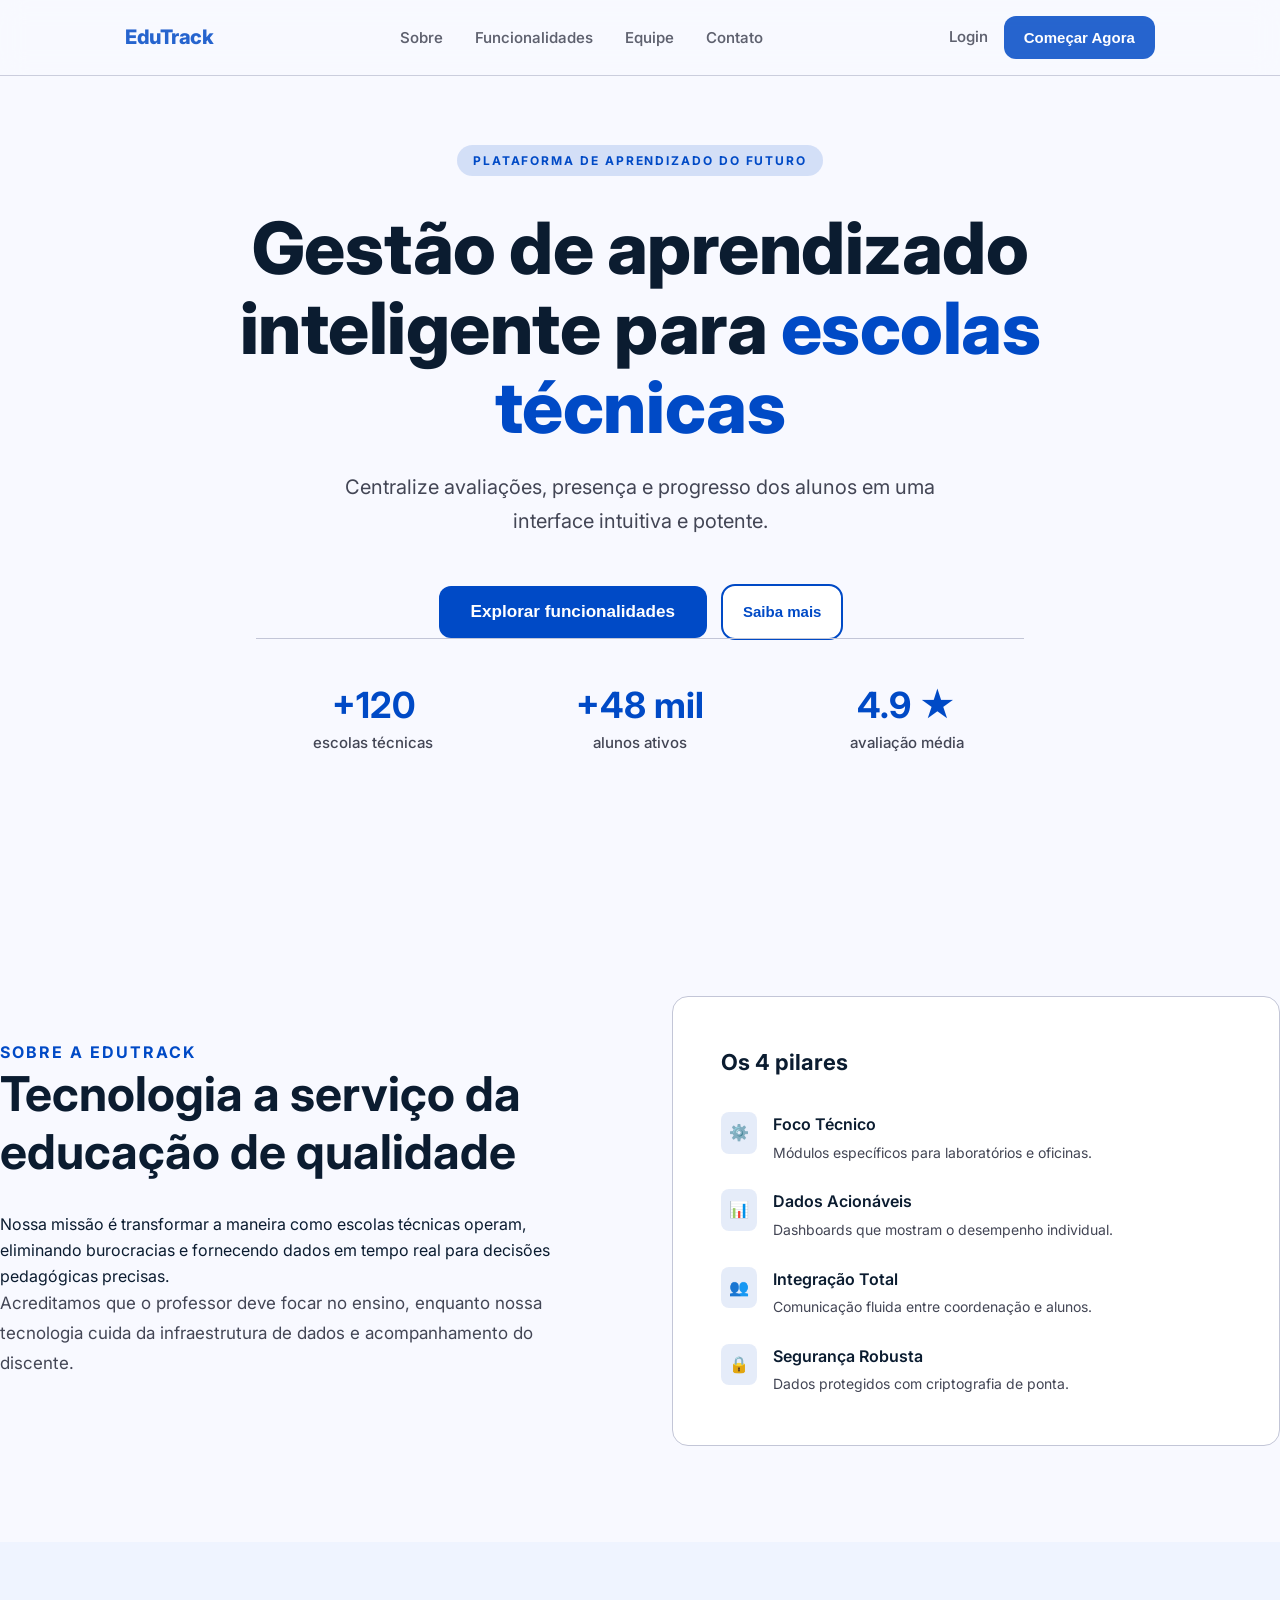
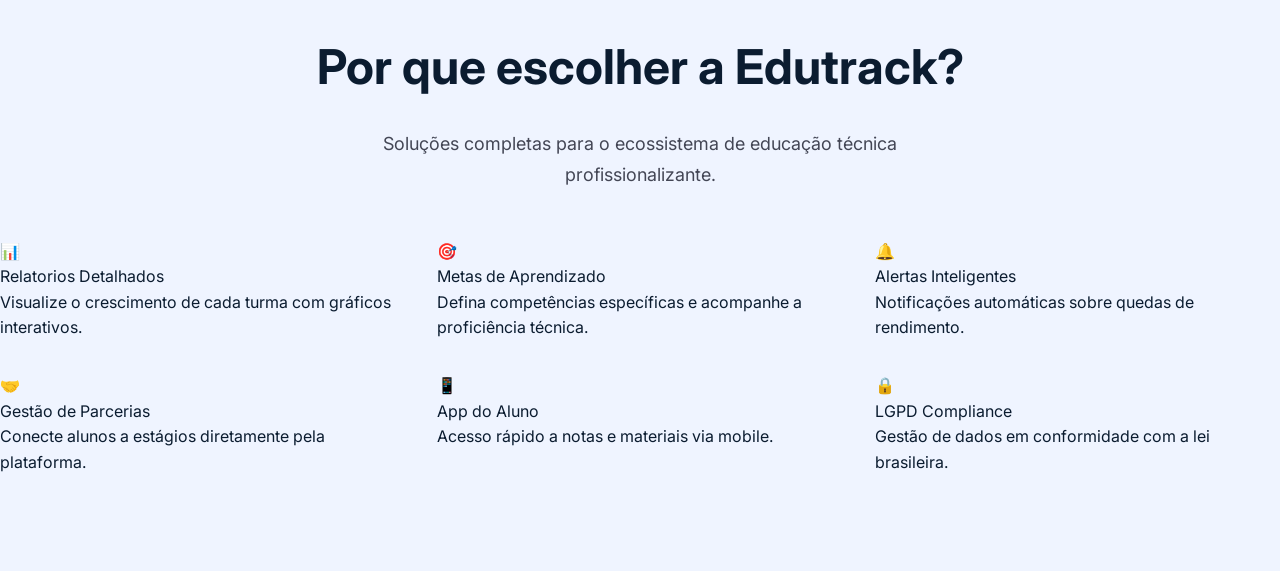
==== aula04/landingPage/index.html @ 15eb2477 "aula 04" ====
<!DOCTYPE html>
<html lang="pt-br">

<head>
    <meta charset="UTF-8">
    <meta name="viewport" content="width=device-width, initial-scale=1.0">
    <link rel="preconnect" href="https://fonts.googleapis.com">
    <link rel="preconnect" href="https://fonts.gstatic.com" crossorigin>
    <link
        href="https://fonts.googleapis.com/css2?family=Inter:ital,opsz,wght@0,14..32,100..900;1,14..32,100..900&display=swap"
        rel="stylesheet">
    <link rel="stylesheet" href="style.css">
    <title>Landing Page EduTrack</title>
</head>

<body>
    <header class="navbar">
        <nav class="navbar-inner">
            <a href="#" class="navbar-logo">EduTrack</a>

            <ul class="navbar-links">
                <li><a href="#sobre">Sobre</a></li>
                <li><a href="#funcionalidades">Funcionalidades</a></li>
                <li><a href="#equipe">Equipe</a></li>
                <li><a href="#contato">Contato</a></li>
            </ul>
            <div class="navbar-botoes">
                <a href="#login" class="navbar-login-link">Login</a>
                <button class="navbar-button">Começar Agora</button>
            </div>


        </nav>

    </header>

    <main>
        <section class="hero">
            <span class="hero-label">Plataforma de Aprendizado do futuro</span>
            <h1 class="hero-titulo">Gestão de aprendizado inteligente para <span>escolas técnicas</span></h1>
            <p class="hero-subtitulo">Centralize avaliações, presença e progresso dos alunos em uma interface intuitiva
                e potente.</p>
            <div class="hero-botoes">
                <button class="btn-funcionalidades">Explorar funcionalidades</button>
                <button class="btn-saiba-mais">Saiba mais</button>
            </div>
            <div class="hero-estatisticas">
                <div class="hero-estatisticas-item">
                    <span class="dados-numeros">+120</span>
                    <span class="dados-descricao">escolas técnicas</span>
                </div>
                <div class="hero-estatisticas-item">
                    <span class="dados-numeros">+48 mil</span>
                    <span class="dados-descricao">alunos ativos</span>
                </div>
                <div class="hero-estatisticas-item">
                    <span class="dados-numeros">4.9 ★</span>
                    <span class="dados-descricao">avaliação média</span>
                </div>
            </div>
        </section>

        <section class="sobre">

            <div class="container">

                <div class="sobre-texto">

                    <span>Sobre a Edutrack</span>

                    <h2>Tecnologia a serviço da educação de qualidade</h2>



                    <p class="class-sobre-paragrafo">Nossa missão é transformar a maneira como escolas
                        técnicas operam, eliminando burocracias e fornecendo dados em tempo real para decisões
                        pedagógicas precisas.

                    </p>



                    <p class="sobre-paragrafo">Acreditamos que o professor deve focar no ensino,
                        enquanto nossa tecnologia cuida da infraestrutura de dados e acompanhamento do discente.</p>



                </div>




                <!-- Início da Segunda coluna ->coluna dos pilares -->

                <div class="sobre-pilares">



                    <h3 class="sobre-pilares-titulo">Os 4 pilares</h3>




                    <ul class="pilares-lista">

                        <li class="pilar">

                            <div class="pilar-icone">⚙️</div>

                            <div>

                                <strong class="pilar-titulo">Foco Técnico</strong>

                                <span class="pilar-descricao">Módulos específicos para laboratórios
                                    e oficinas.</span>

                            </div>

                        </li>



                        <li class="pilar">

                            <div class="pilar-icone">📊</div>

                            <div>

                                <strong class="pilar-titulo">Dados Acionáveis</strong>

                                <span class="pilar-descricao">Dashboards que mostram o desempenho
                                    individual.</span>

                            </div>

                        </li>



                        <li class="pilar">

                            <div class="pilar-icone">👥</div>

                            <div>

                                <strong class="pilar-titulo">Integração Total</strong>

                                <span class="pilar-descricao">Comunicação fluida entre coordenação e
                                    alunos.</span>

                            </div>

                        </li>



                        <li class="pilar">

                            <div class="pilar-icone">🔒</div>

                            <div>

                                <strong class="pilar-titulo">Segurança Robusta</strong>

                                <span class="pilar-descricao">Dados protegidos com criptografia de
                                    ponta.</span>

                            </div>

                        </li>

                    </ul>



        </section>

        <section class="solucoes">

            <div class="container">

                <header class="solucoes-header">
                    <h2>Por que escolher a Edutrack?</h2>
                    <p class="solucoes-descricao">Soluções completas para o ecossistema de educação técnica
                        profissionalizante.</p>
                </header>

                <div class="cards-grid">

                    <div class="card">
                        <div class="card-icone">📊</div>
                        <div class="card-titulo">Relatorios Detalhados</div>
                        <p class="card-descricao">Visualize o crescimento de cada turma com gráficos interativos.</p>
                    </div>

                    <div class="card">
                        <div class="card-icone">🎯</div>
                        <div class="card-titulo">Metas de Aprendizado</div>
                        <p class="card-descricao">Defina competências específicas e acompanhe a proficiência técnica.
                        </p>
                    </div>

                    <div class="card">
                        <div class="card-icone">🔔</div>
                        <div class="card-titulo">Alertas Inteligentes</div>
                        <p class="card-descricao">Notificações automáticas sobre quedas de rendimento.</p>
                    </div>

                    <div class="card">
                        <div class="card-icone">🤝</div>
                        <div class="card-titulo">Gestão de Parcerias</div>
                        <p class="card-descricao">Conecte alunos a estágios diretamente pela plataforma.</p>
                    </div>

                    <div class="card">
                        <div class="card-icone">📱</div>
                        <div class="card-titulo">App do Aluno</div>
                        <p class="card-descricao">Acesso rápido a notas e materiais via mobile.</p>
                    </div>

                    <div class="card">
                        <div class="card-icone">🔒</div>
                        <div class="card-titulo">LGPD Compliance</div>
                        <p class="card-descricao">Gestão de dados em conformidade com a lei brasileira.</p>
                    </div>
                </div>

            </div>

        </section>

    </main>

</body>

</html>
---- aula04/landingPage/style.css ----
* {
   margin: 0;
   padding: 0;
   box-sizing: border-box; 
}

/* Declarando variáveis CSS */
:root {
    /* Cores da Landing Page */
--cor-primaria: #004AC6;
--cor-primaria-hover: #003EA8;
--cor-fundo: #F8F9FF;
--cor-branca: #FFFFFF;
--cor-fundo-secundario: #EFF4FF;
--cor-texto: #0B1C30;
--cor-texto-suave: #434655;
--cor-borda: #C3C6D7;

/* Tipografia */
--fonte-principal: 'Inter';

/* Espaçamento */
--espaco-xs: 0.5rem; 
--espaco-sm: 1rem;
--espaco-md: 1.5rem;
--espaco-lg: 2rem;
--espaco-xl: 3rem;
--espaco-xxl: 6rem;

/* Bordas arredondadas */
--raio-sm: 0.5rem;
--raio-md: 0.75rem;
--raio-lg: 1rem;
}

body {
    font-family: var(--fonte-principal);
    background-color: var(--cor-fundo);
    color: var(--cor-texto);
    line-height: 1.6;
}

h2{

font-size: clamp(1.75rem, 3rem, 3rem);
font-weight: 700;
line-height: 1.2;
color: var(--cor-texto);
margin-bottom: var(--espaco-lg);


}

.navbar {
    position: fixed; /* Mantém a navbar fixa no topo da página */
    top: 0;
    left: 0;
    width: 100%;
    z-index: 99999; /* Garante que a navbar fique acima de outros elementos */
    background-color: var(--cor-fundo);
    opacity: 0.85; /* Adiciona um pouco de transparência para destacar o conteúdo */
    backdrop-filter: blur(12px); /* Adiciona um efeito de desfoque para melhorar a legibilidade */
    border-bottom: 1px solid var(--cor-borda);
}

.navbar-inner {
    display: flex; /* Deixa em linha os itens da navbar */
    justify-content: space-around; /* Distribui os itens com espaço ao redor */
    align-items: center; /* Alinha os itens verticalmente */
    max-width: 1280px; /* Limita a largura máxima da navbar */
    margin: 0 auto; /* Centraliza a navbar horizontalmente */
    padding: var(--espaco-sm) var(--espaco-lg); /* Espaçamento interno da navbar */
}

.navbar-logo {
    font-size: 1.25rem; /* Tamanho da logo */
    font-weight: 800; /* Negrito para destacar a logo */
    color: var(--cor-primaria); /* Cor da logo */
    text-decoration: none; /* Remove sublinhado */
    letter-spacing: -0.03rem; /* Ajusta o espaçamento entre letras para um visual mais compacto */
}

.navbar-links {
    display: flex; /* Deixa os links em linha */
    list-style: none; /* Remove marcadores de lista */
    gap: var(--espaco-lg);  /* Espaçamento entre os links */
}

.navbar-links a {
    text-decoration: none; /* Remove sublinhado dos links */
    color: var(--cor-texto-suave);
    font-size: 0.9375rem;
    font-weight: 550; /* Peso médio para os links */

}

/* Comportamento quando o mouse passa sobre os links da navbar */
.navbar-links a:hover {
    color: var(--cor-primaria);
    
}

.navbar-botoes {
    display: flex; /* Deixa os botões em linha */
    align-items: center; /* Alinha os botões verticalmente */
    gap: var(--espaco-sm); /* Espaçamento entre os botões */
    
}

.navbar-button {
    background-color: var(--cor-primaria); /* Cor de fundo do botão */
    color: var(--cor-branca); /* Cor do texto do botão */
    border: none; /* Remove borda padrão */
    font-size: 0.9375rem; /* Tamanho da fonte do botão */
    font-weight: 700; /* Negrito para destacar o botão */
    padding: 0.8rem 1.25rem; /* Espaçamento interno do botão */
    border-radius: var(--raio-md); /* Bordas arredondadas */
    cursor: pointer; /* Cursor de ponteiro para indicar que é clicável */
    transition: all 0.15s ease; /* Transição suave para as alterações de estilo */
}

/* Dentro do hover so adicionamos o que sera alterado */
.navbar-button:hover {
    background-color: var(--cor-primaria-hover); /* Cor de fundo do botão ao passar o mouse */
    transform: scale(1.05); /* Leve aumento de tamanho para dar um efeito de destaque */
}

.navbar-login-link {
    text-decoration: none; /* Remove sublinhado do link de login */
    color: var(--cor-texto-suave); /* Cor do link de login */
    font-weight: 550; /* Peso médio para o link de login */
    font-size: 0.9375rem; /* Tamanho da fonte do link de login */
}

.navbar-login-link:hover {
    color: var(--cor-primaria-hover); /* Cor do link de login ao passar o mouse */
}

.hero {
    min-height: 100vh; /* vh- viewport height - altura da tela */
    display: flex; /* Deixa os itens em linha */
    flex-direction: column; /* Organiza os itens em coluna */
    align-items: center; /* Alinha os itens horizontalmente */
    justify-content: center; /* Alinha os itens verticalmente */
    padding: var(--espaco-lg) var(--espaco-xxl);/* Espaçamento interno da seção hero */
}

.hero-label {
    display: inline-block; /* Permite que o label tenha um tamanho definido */
    background-color: color-mix(in srgb, var(--cor-primaria) 15%, transparent);
    text-transform: uppercase;
    color: var(--cor-primaria);
    font-size: 0.75rem; /* Tamanho da fonte do label */
    font-weight: 700;
    letter-spacing: 0.12rem; /* Aumenta o espaçamento entre letras para um visual mais moderno */
    padding: 0.375rem 1rem; /* Espaçamento interno do label */
    border-radius: var(--raio-lg); /* Bordas arredondadas para o label */
    margin-bottom: var(--espaco-lg); /* Espaçamento abaixo do label */
}

.hero-titulo {
    font-size: clamp(2.5rem, 5.7rem, 4.5rem); /* clamp(minimo, ideal, maximo) - Nunca menor que o mínimo, nunca maior que o máximo, ideal para responsividade */
    font-weight: 800; /* Negrito para destacar o título */
    line-height: 1.1; /* Altura da linha para melhorar a legibilidade do título */
    letter-spacing: -0.03rem; /* Ajusta o espaçamento entre letras para um visual mais compacto */
    color: var(--cor-texto); /* Cor do título */
    max-width: 56rem; /* Limita a largura máxima do título para melhorar a legibilidade */
    text-align: center; /* Centraliza o texto do título */ 
    margin-bottom: var(--espaco-md); /* Espaçamento abaixo do título */
}

.hero-titulo span {
    color: var(--cor-primaria); 
}

.hero-subtitulo {
    font-size: clamp(1rem, 1.875rem, 1.25rem);
    color: var(--cor-texto-suave); /* Cor do subtítulo */
    max-width: 42rem;
    line-height: 1.7;
    margin-bottom: var(--espaco-xl);
    text-align: center; 
}

.hero-botoes {
    display: flex; /* Deixa os botões em linha */
    gap: var(--espaco-sm); /* Espaçamento entre os botões */
}


.btn-funcionalidades {
    background-color: var(--cor-primaria); /* Cor de fundo do botão */
    color: var(--cor-branca); /* Cor do texto do botão */
    border: none; /* Remove borda padrão */
    font-size: 1.07rem; /* Tamanho da fonte do botão */
    font-weight: 700; /* Negrito para destacar o botão */
    padding: 1rem 2rem; /* Espaçamento interno do botão */
    border-radius: var(--raio-md); /* Bordas arredondadas */
    cursor: pointer; /* Cursor de ponteiro para indicar que é clicável */
    transition: all 0.15s ease; /* Transição suave para as alterações de estilo */
}

.btn-funcionalidades:hover {
 background-color: var(--cor-primaria-hover); /* Cor de fundo do botão ao passar o mouse */
    transform: scale(1.05); /* Leve aumento de tamanho para dar um efeito de destaque */

}

.btn-saiba-mais {
    background-color: var(--cor-branca); /* Cor de fundo do botão */
    outline: 2px solid var(--cor-primaria);
    color: var(--cor-primaria); /* Cor do texto do botão */
    border: none; /* Remove borda padrão */
    font-size: 0.9375rem; /* Tamanho da fonte do botão */
    font-weight: 700; /* Negrito para destacar o botão */
    padding: 0.8rem 1.25rem; /* Espaçamento interno do botão */
    border-radius: var(--raio-md); /* Bordas arredondadas */
    cursor: pointer; /* Cursor de ponteiro para indicar que é clicável */
    transition: all 0.15s ease; /* Transição suave para as alterações de estilo */
}

.btn-saiba-mais:hover {
    transform: scale(1.05);
}

.hero-estatisticas{
display:grid;
grid-template-columns:repeat(3, 1fr);
gap: var(--espaco-lg);
width:100%;
max-width: 48rem;
padding-top: var(--espaco-xl);
border-top: 1px solid var(--cor-borda);

 }



.hero-estatisticas-item{
display: flex;
flex-direction: column;
align-items: center;
gap: var(--espaco-xs);

 }



.dados-numeros{
font-size: 2.25rem;
color: var(--cor-primaria);
font-weight: 700;
line-height: 1;

 }



.dados-descricao{
font-size: 0.9375rem;
color: var(--cor-texto-suave);
font-weight: 500;

 }



.sobre{
padding: var(--espaco-xxl) 0;

 }



.sobre .container{
display: grid;
grid-template-columns: 1fr 1fr;
gap: 4rem;
align-items: center;
max-width: 1280px;
margin: 0 auto;

 }



.sobre-texto span{
text-transform: uppercase;
color: var(--cor-primaria);
font-weight: 700;
letter-spacing: 2px;
margin-bottom: var(--espaco-sm);

 }




.sobre-paragrafo{
font-size: 1.0625rem;
color: var(--cor-texto-suave);
line-height: 1.75;
margin-bottom: var(--espaco-md);

}

.sobre-pilares{
background-color: var(--cor-branca);
border: 1px solid var(--cor-borda);
border-radius: var(--raio-lg);
padding: var(--espaco-xl);

 }



.sobre-pilares-titulo{
font-size: 1.375rem;
font-weight: 700;
color: var(--cor-texto);
margin-bottom: var(--espaco-lg);

}



.pilares-lista{
list-style: none;
display: flex;
flex-direction: column;
gap: var(--espaco-md);

  }


.pilar{
display: flex;
align-items: start;
gap: var(--espaco-sm);
 }



.pilar-icone{
background-color: color-mix(in srgb, var(--cor-primaria) 10%, transparent) ;
padding: var(--espaco-xs);
border-radius: var(--raio-sm);

 }



.pilar-titulo{
display: block;
font-weight: 600;
color: var(--cor-texto);
margin-bottom: 2px;
 }


.pilar-descricao{
font-size: 0.875rem;
color: var(--cor-texto-suave);
line-height: 1.5;
}

/* Soluções */

.solucoes {
    background-color: var(--cor-fundo-secundario);
    padding: var(--espaco-xxl) 0;
}

.solucoes .container {
    max-width: 1280px;
    margin: 0 auto;
}

.solucoes-header {
    text-align: center;
    margin-bottom: var(--espaco-xl);
}

.solucoes-descricao {
    margin: 0 auto;
    text-align: center;
    font-size: 1.125rem;
    color: var(--cor-texto-suave);
    line-height: 1.75;
    max-width: 38rem;
}

.cards-grid {
    display: grid;
    grid-template-columns: repeat(auto-fill, minmax(300px, 1fr)); /* Garante que as colunas se ajustem automaticamente, com um mínimo de 250px e ocupando o espaço disponível */
    gap: var(--espaco-lg);
}
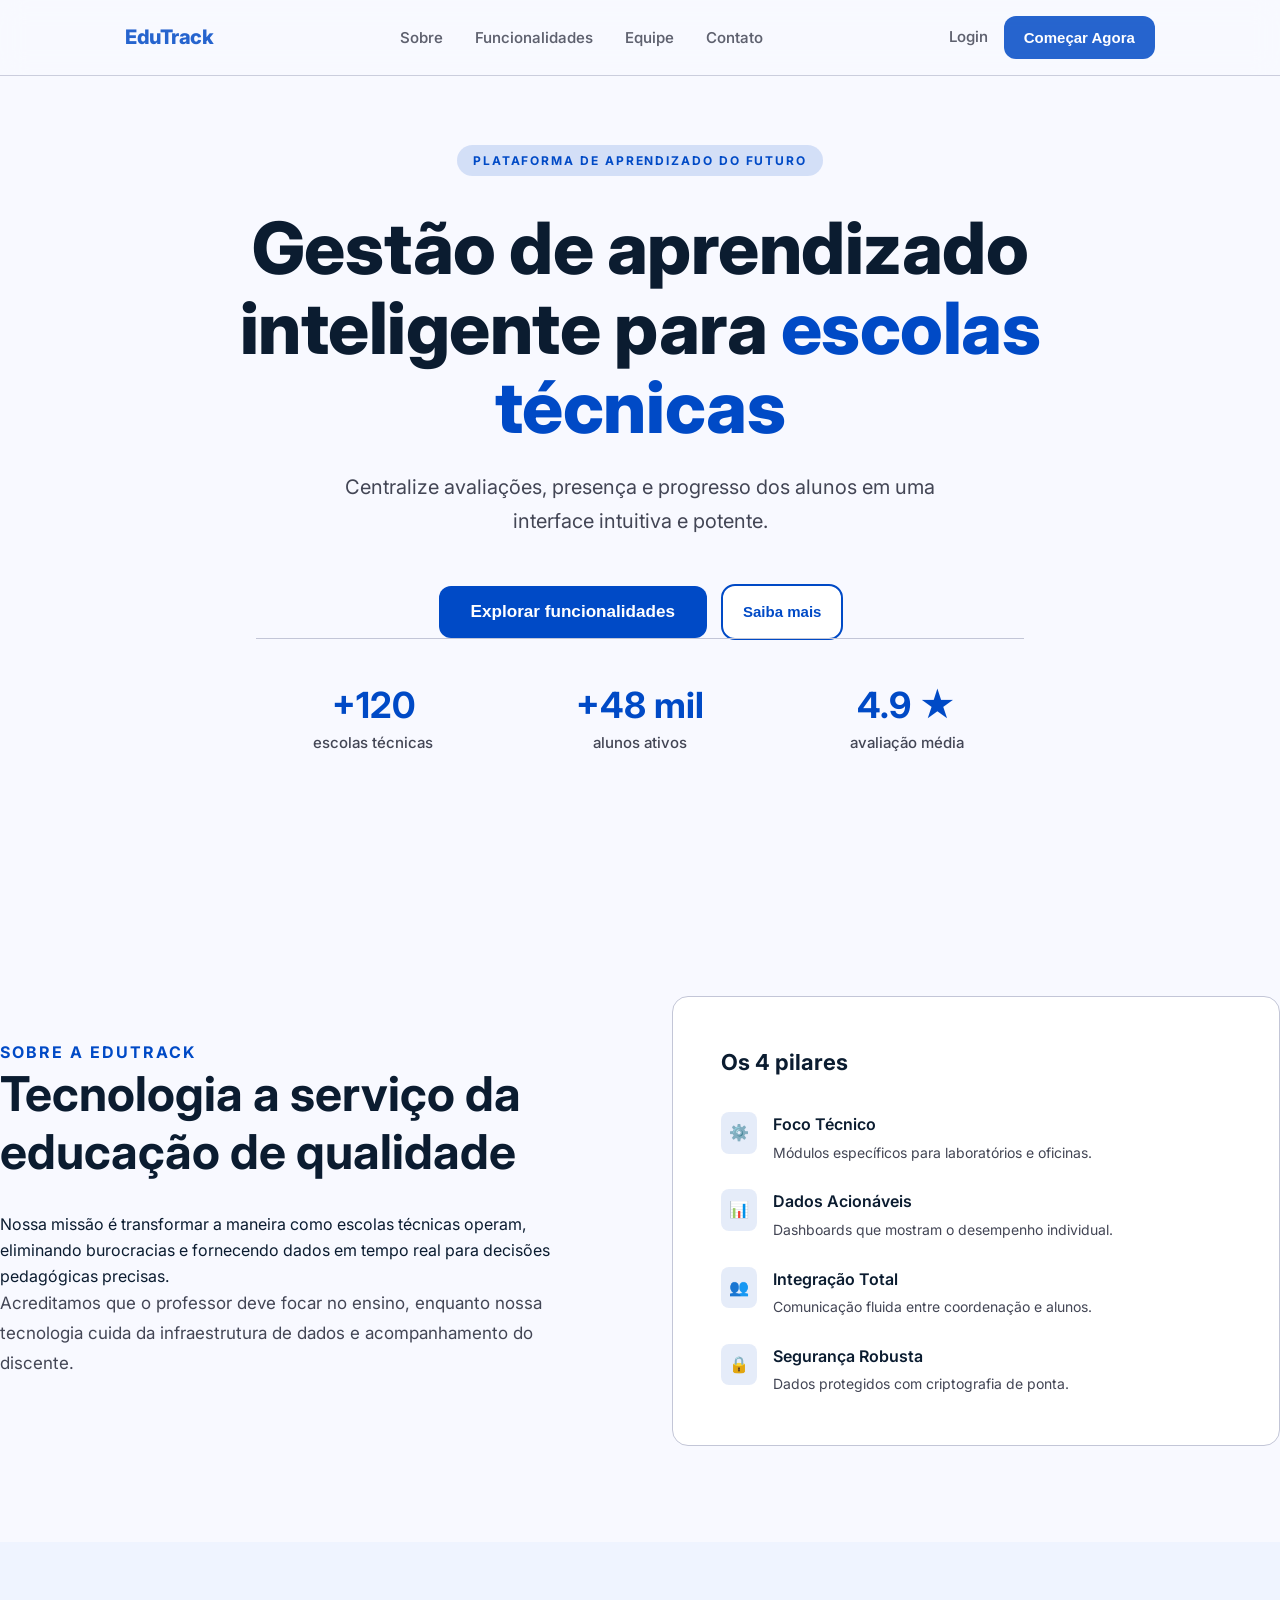
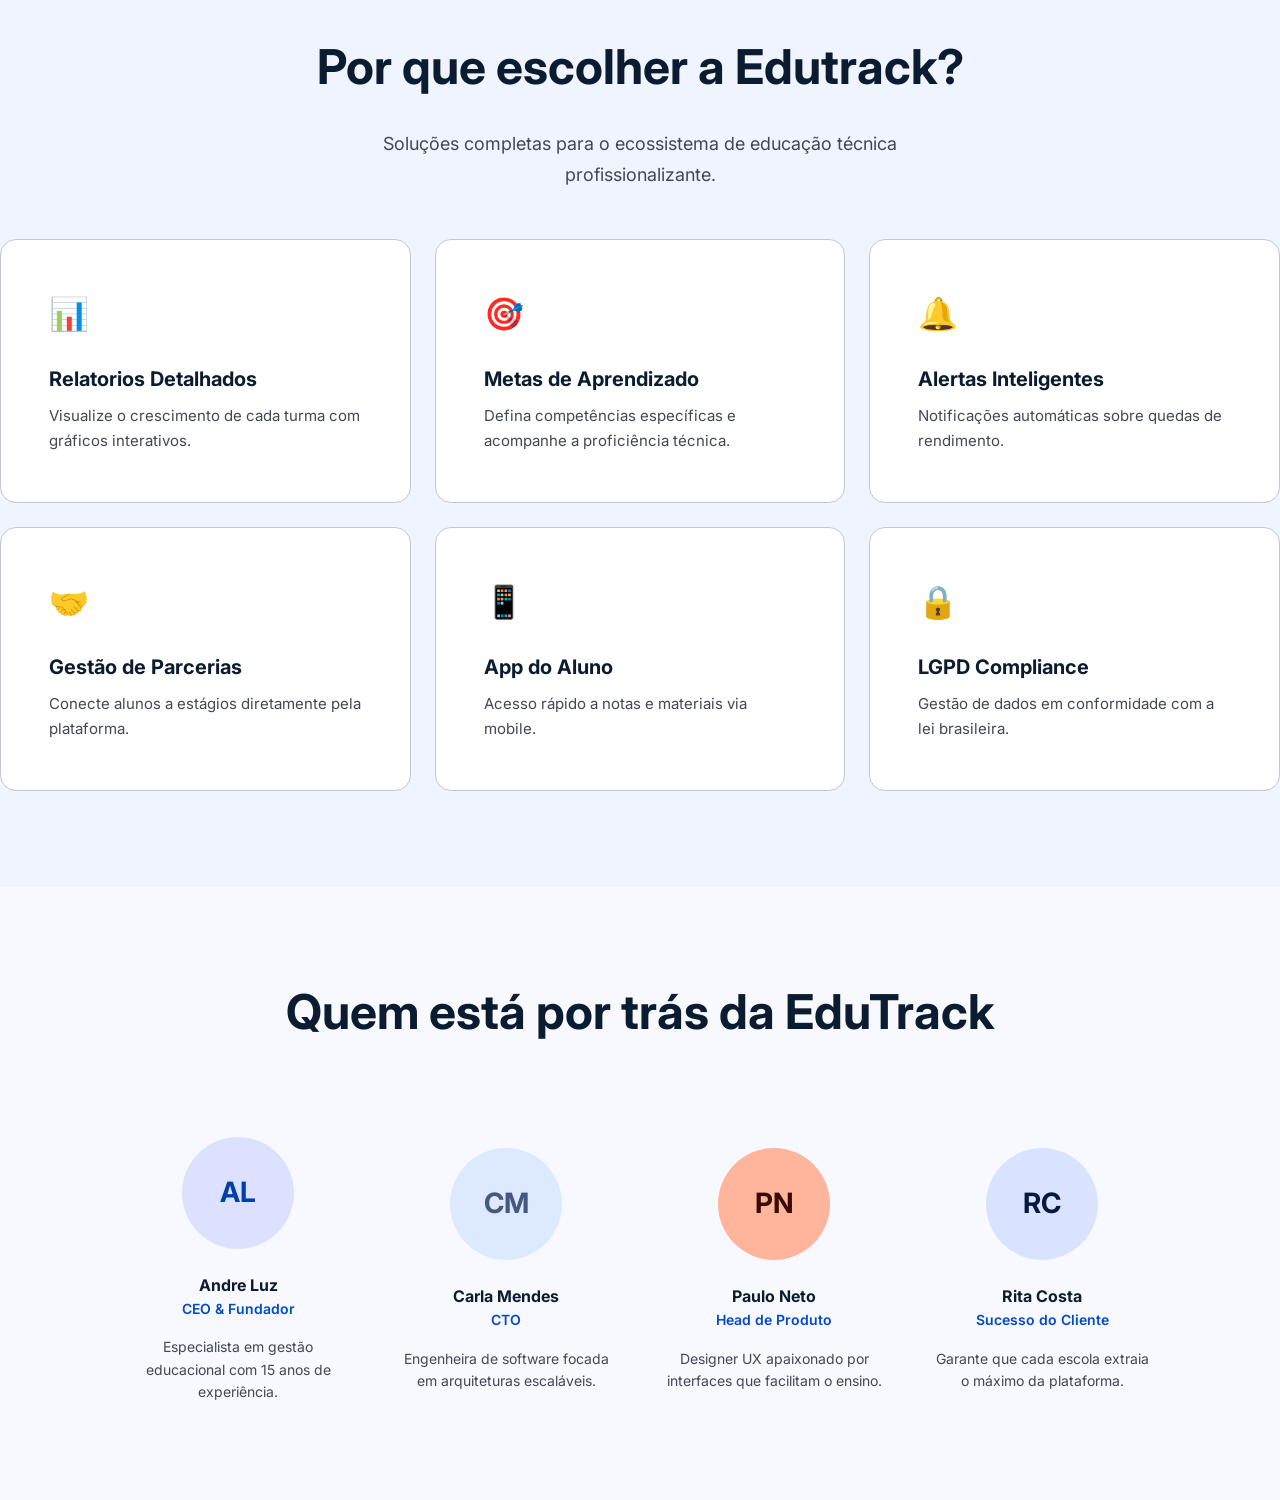
==== commit 78469a2b: "nova atualização" ====
--- a/aula04/landingPage/index.html
+++ b/aula04/landingPage/index.html
@@ -229,6 +229,66 @@
 
         </section>
 
+        <section class="equipe">
+
+            <div class="container-equipe">
+                <h2>Quem está por trás da EduTrack</h2>
+
+                <div class="dados-equipe">
+
+                    <div class="membro-equipe">
+
+                        <div class="avatar" style="background-color: #dbe1ff; color: #003ea8;">AL</div>
+                        <h4>Andre Luz</h4>
+                        <span class="membro-cargo">CEO & Fundador</span>
+                        <p class="membro-descricao">
+                            Especialista em gestão educacional com 15 anos de experiência.
+                        </p>
+                    </div>
+
+
+
+
+                    <div class="membro-equipe">
+
+                        <div class="avatar" style="background-color: #dce9ff; color: #465780 ;">CM</div>
+                        <h4>Carla Mendes</h4>
+                        <span class="membro-cargo">CTO</span>
+                        <p class="membro-descricao">
+                            Engenheira de software focada em arquiteturas escaláveis.
+                        </p>
+                    </div>
+
+
+
+
+                    <div class="membro-equipe">
+
+                        <div class="avatar" style="background-color:#ffb59c ; color:#380c00 ;">PN</div>
+                        <h4>Paulo Neto</h4>
+                        <span class="membro-cargo">Head de Produto</span>
+                        <p class="membro-descricao">
+                            Designer UX apaixonado por interfaces que facilitam o ensino.
+                        </p>
+                    </div>
+
+
+
+                    <div class="membro-equipe">
+
+                        <div class="avatar" style="background-color: #d9e2ff; color: #051a40;">RC</div>
+                        <h4>Rita Costa</h4>
+                        <span class="membro-cargo">Sucesso do Cliente</span>
+                        <p class="membro-descricao">
+                            Garante que cada escola extraia o máximo da plataforma.
+                        </p>
+                    </div>
+                </div>
+
+            </div>
+
+        </section>
+
     </main>
 
 </body>
--- a/aula04/landingPage/style.css
+++ b/aula04/landingPage/style.css
@@ -392,8 +392,97 @@
 
 .cards-grid {
     display: grid;
-    grid-template-columns: repeat(auto-fill, minmax(300px, 1fr)); /* Garante que as colunas se ajustem automaticamente, com um mínimo de 250px e ocupando o espaço disponível */
-    gap: var(--espaco-lg);
-}
-
-
+    grid-template-columns: repeat(auto-fill, minmax(400px, 1fr)); /* Garante que as colunas se ajustem automaticamente, com um mínimo de 250px e ocupando o espaço disponível */
+    gap: var(--espaco-md);
+}
+
+.card {
+    background-color: var(--cor-branca);
+    border: 1px solid var(--cor-borda);
+    border-radius: var(--raio-lg);
+    padding: var(--espaco-xl);
+    transition: transform 0.2s ease; /* Transição suave para o efeito de hover */;
+
+}
+
+.card:hover {
+    transform: translateY(-5px); /* Leve elevação ao passar o mouse */
+    box-shadow: 0 12px 40px #00000017;
+    
+}
+
+.card-icone {
+    font-size: 2rem;
+    font-weight: 700;
+    margin-bottom: var(--espaco-md);
+}
+
+.card-titulo {
+    font-size: 1.25rem;
+    font-weight: 700;
+    color: var(--cor-texto);
+    margin-bottom: var(--espaco-xs);
+}
+
+.card-descricao {
+    font-size: 0.9375rem;
+    color: var(--cor-texto-suave);
+    line-height: 1.7;
+}
+
+/* Equipe */
+
+.equipe {
+    padding: var(--espaco-xxl) 0;
+}
+
+.container-equipe {
+    max-width: 1280px;
+    width: 100%;
+    margin: 0 auto;
+    text-align: center;
+    
+}
+
+.dados-equipe {
+    display: flex;
+    flex-wrap: wrap;
+    justify-content: center;
+    gap: var(--espaco-xl);
+    margin-top: var(--espaco-xxl);
+}
+
+.membro-equipe {
+    width: 100%;
+    max-width: 220px;
+    align-items: center;
+    justify-content: center;
+    display: flex;
+    flex-direction: column;
+    
+}
+
+.avatar {
+    width: 112px;
+    height: 112px;
+    display: flex;
+    justify-content: center;
+    align-items: center;
+    font-size: 1.75rem;
+    font-weight: 700;
+    border-radius: 50%;
+    margin-bottom: var(--espaco-md);
+}
+
+.membro-cargo {
+    font-size: 0.875rem;
+    font-weight: 600;
+    color: var(--cor-primaria);
+    margin-bottom: var(--espaco-sm);
+}
+
+.membro-descricao {
+    font-size: 0.875rem;
+    color: var(--cor-texto-suave);
+    
+}
